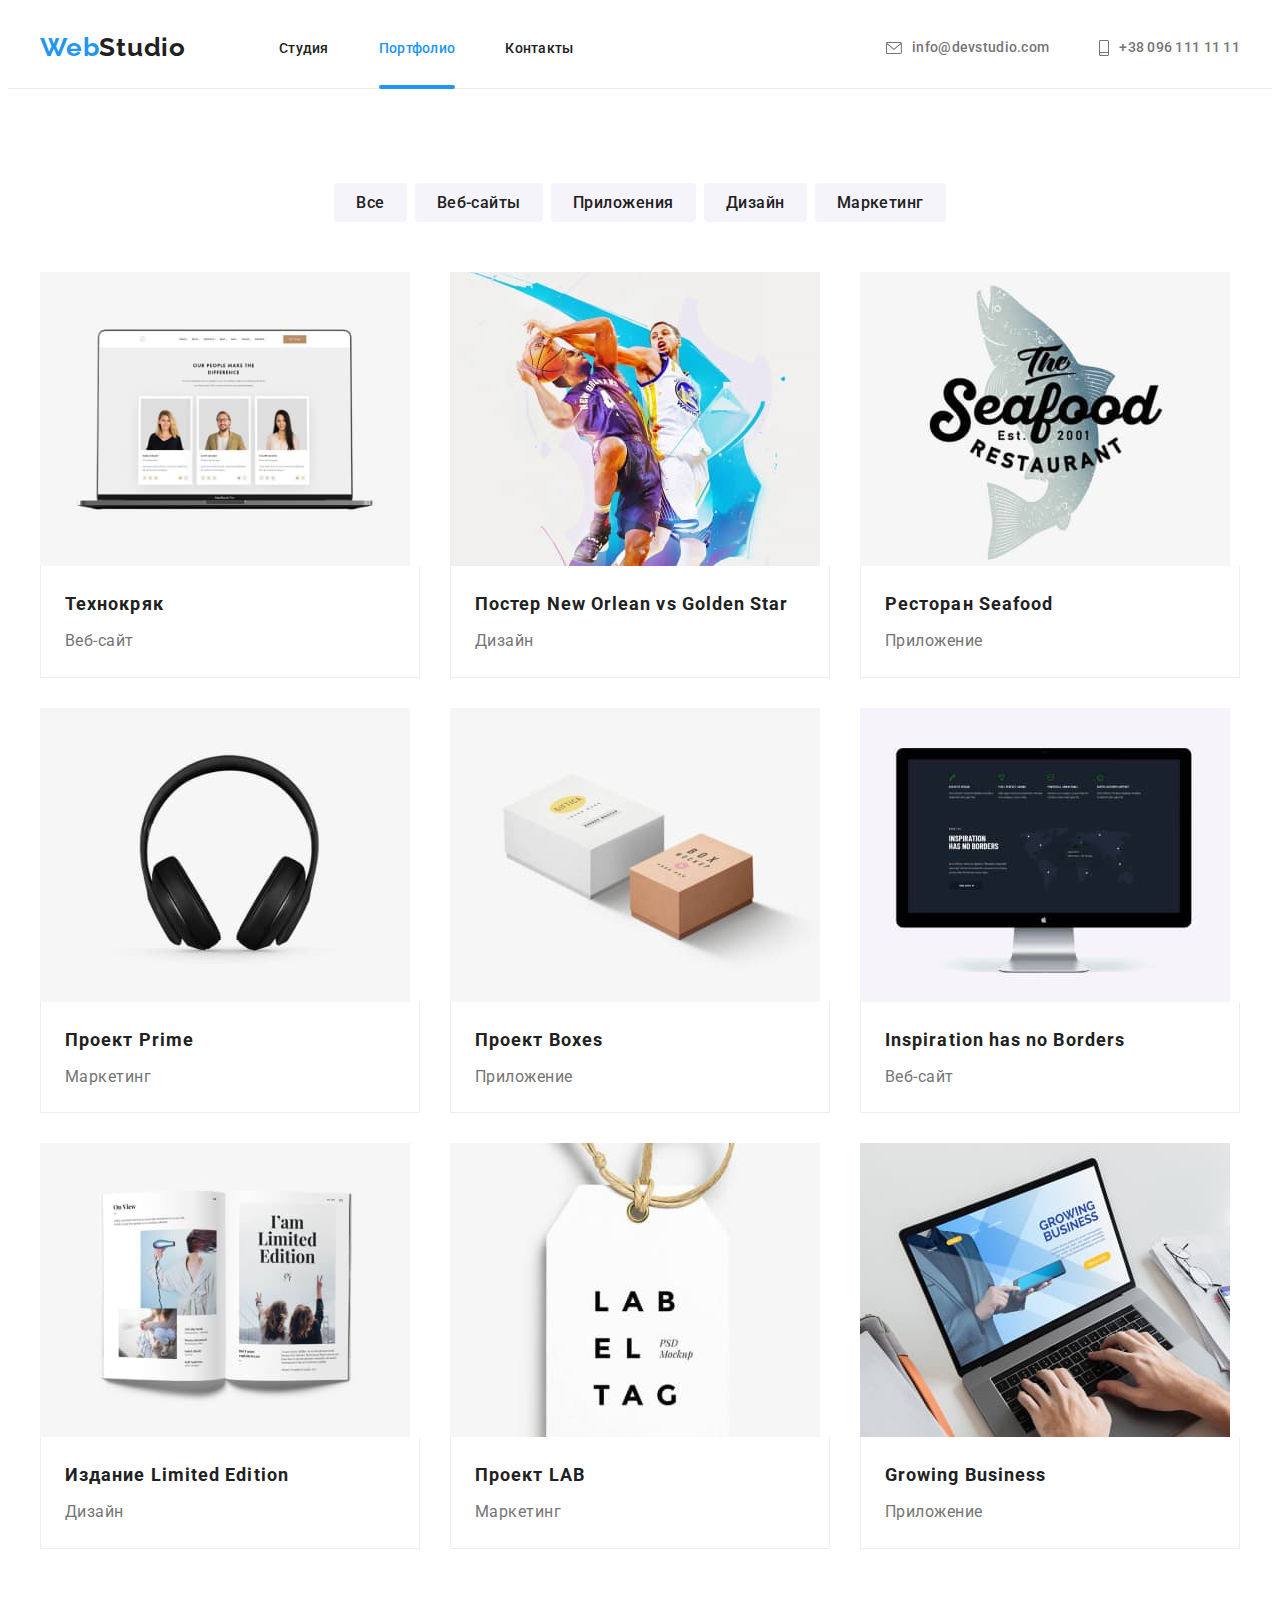
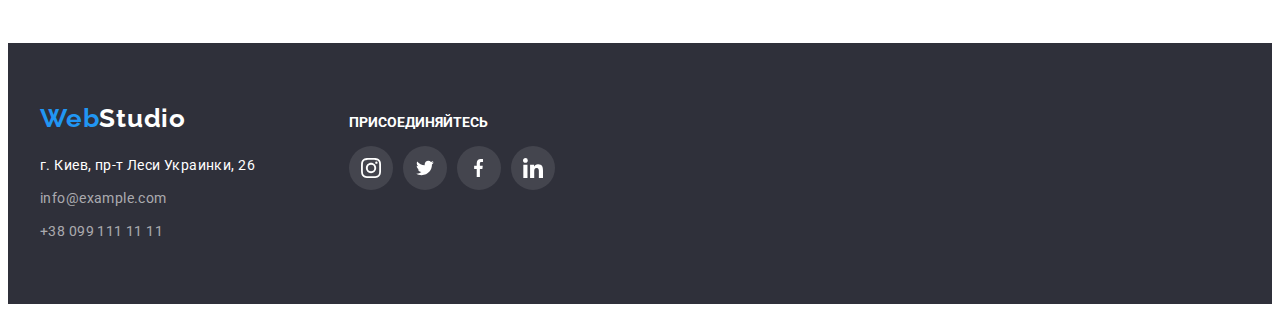
==== portfolio.html @ 845a8f3b "123" ====
<!DOCTYPE html>
<html lang="ru">
  <head>
    <meta charset="UTF-8" />
    <meta http-equiv="X-UA-Compatible" content="IE=edge" />
    <meta name="viewport" content="width=device-width, initial-scale=1.0" />
    <title>Document</title>

    <link rel="preconnect" href="https://fonts.gstatic.com" />
    <link
      href="https://fonts.googleapis.com/css2?family=Raleway:wght@700&family=Roboto:wght@400;500;700;900&display=swap"
      rel="stylesheet"
    />
    <link
      rel="stylesheet"
      href="https://cdnjs.cloudflare.com/ajax/libs/modern-normalize/0.2.0/modern-normalize.min.css"
      integrity="sha512-sqIVMkf5f8XGYI/UZYGs7wODxlUeoj9JknataPfUwtvrSKWMHrMXGZ7Evb6nabFYJQG15vFFyALe6r0nWCD1Ug=="
      crossorigin="anonymous"
      referrerpolicy="no-referrer"
    />
    <link rel="stylesheet" href="./css/styles.css" />
  </head>
  <body>
    <header class="page-header">
      <div class="container header-container">
        <nav class="header-nav">
          <a class="logo link" href="./index.html">Web<span class="logo-span">Studio</span></a>
          <ul class="menu list">
            <li class="menu-item">
              <a class="menu-link link" href="./index.html">Студия</a>
            </li>
            <li class="menu-item">
              <a class="menu-link link current" href="./portfolio.html">Портфолио</a>
            </li>
            <li class="menu-item">
              <a class="menu-link link" href="">Контакты</a>
            </li>
          </ul>
        </nav>
        <ul class="header-contact list">
          <li class="header-contact-item">
            <a
              class="mail-link link"
              href="mailto:info@devstudio.com"
              target="_blank"
              rel="noopener noreferrer"
              ><svg class="mail-icon" width="16" height="12">
                <use href="./images/icons.svg#icon-envelope"></use>
              </svg>
              info@devstudio.com</a
            >
          </li>
          <li class="header-contact-item">
            <a class="tel-link link" href="tel:+380961111111"
              ><svg class="tel-icon" width="10" height="16">
                <use href="./images/icons.svg#icon-smartphone"></use>
              </svg>
              +38 096 111 11 11</a
            >
          </li>
        </ul>
      </div>
    </header>
    <main>
      <section class="section">
        <div class="container">
          <h2 hidden>Лист категорий</h2>
          <ul class="category-list list">
            <li class="category-list-item">
              <button class="category-list-button" type="button">Все</button>
            </li>
            <li class="category-list-item">
              <button class="category-list-button" type="button">Веб-сайты</button>
            </li>
            <li class="category-list-item">
              <button class="category-list-button" type="button">Приложения</button>
            </li>
            <li class="category-list-item">
              <button class="category-list-button" type="button">Дизайн</button>
            </li>
            <li class="category-list-item">
              <button class="category-list-button" type="button">Маркетинг</button>
            </li>
          </ul>
          <ul class="product-list list">
            <li class="product-item">
              <a class="product-link link" href=""
                ><div class="product-thumb">
                  <img
                    class="product-item-image"
                    src="./images/portfolio/list-foto-1.jpg"
                    alt="фотография на ноутбуке"
                    width="370"
                    height="294"
                  />
                  <div class="product-overlay">
                    <p class="product-overlay-text">
                      Технокряк это современная площадка распространения коронавируса. Компании
                      используют эту платформу для цифрового шпионажа и атак на защищённые сервера
                      конкурентов.
                    </p>
                  </div>
                </div>

                <div class="product-item-content">
                  <h3 class="product-item-suptitle">Технокряк</h3>
                  <p class="product-item-name">Веб-сайт</p>
                </div>
              </a>
            </li>

            <li class="product-item">
              <a class="product-link link" href="">
                <div class="product-thumb">
                  <img
                    class="product-item-image"
                    src="./images/portfolio/list-foto-2.jpg"
                    alt="фотография на ноутбуке"
                    width="370"
                    height="294"
                  />
                  <div class="product-overlay">
                    <p class="product-overlay-text">
                      Технокряк это современная площадка распространения коронавируса. Компании
                      используют эту платформу для цифрового шпионажа и атак на защищённые сервера
                      конкурентов.
                    </p>
                  </div>
                </div>
                <div class="product-item-content">
                  <h3 class="product-item-suptitle">Постер New Orlean vs Golden Star</h3>
                  <p class="product-item-name">Дизайн</p>
                </div>
              </a>
            </li>
            <li class="product-item">
              <a class="product-link link" href=""
                ><div class="product-thumb">
                  <img
                    class="product-item-image"
                    src="./images/portfolio/list-foto-3.jpg"
                    alt="фотография на ноутбуке"
                    width="370"
                    height="294"
                  />
                  <div class="product-overlay">
                    <p class="product-overlay-text">
                      Технокряк это современная площадка распространения коронавируса. Компании
                      используют эту платформу для цифрового шпионажа и атак на защищённые сервера
                      конкурентов.
                    </p>
                  </div>
                </div>
                <div class="product-item-content">
                  <h3 class="product-item-suptitle">Ресторан Seafood</h3>
                  <p class="product-item-name">Приложение</p>
                </div>
              </a>
            </li>
            <li class="product-item">
              <a class="product-link link" href="">
                <div class="product-thumb">
                  <img
                    class="product-item-image"
                    src="./images/portfolio/list-foto-4.jpg"
                    alt="фотография на ноутбуке"
                    width="370"
                    height="294"
                  />
                  <div class="product-overlay">
                    <p class="product-overlay-text">
                      Технокряк это современная площадка распространения коронавируса. Компании
                      используют эту платформу для цифрового шпионажа и атак на защищённые сервера
                      конкурентов.
                    </p>
                  </div>
                </div>
                <div class="product-item-content">
                  <h3 class="product-item-suptitle">Проект Prime</h3>
                  <p class="product-item-name">Маркетинг</p>
                </div>
              </a>
            </li>
            <li class="product-item">
              <a class="product-link link" href="">
                <div class="product-thumb">
                  <img
                    class="product-item-image"
                    src="./images/portfolio/list-foto-5.jpg"
                    alt="фотография на ноутбуке"
                    width="370"
                    height="294"
                  />
                  <div class="product-overlay">
                    <p class="product-overlay-text">
                      Технокряк это современная площадка распространения коронавируса. Компании
                      используют эту платформу для цифрового шпионажа и атак на защищённые сервера
                      конкурентов.
                    </p>
                  </div>
                </div>
                <div class="product-item-content">
                  <h3 class="product-item-suptitle">Проект Boxes</h3>
                  <p class="product-item-name">Приложение</p>
                </div>
              </a>
            </li>
            <li class="product-item">
              <a class="product-link link" href="">
                <div class="product-thumb">
                  <img
                    class="product-item-image"
                    src="./images/portfolio/list-foto-6.jpg"
                    alt="фотография на ноутбуке"
                    width="370"
                    height="294"
                  />
                  <div class="product-overlay">
                    <p class="product-overlay-text">
                      Технокряк это современная площадка распространения коронавируса. Компании
                      используют эту платформу для цифрового шпионажа и атак на защищённые сервера
                      конкурентов.
                    </p>
                  </div>
                </div>
                <div class="product-item-content">
                  <h3 class="product-item-suptitle" lang="en">Inspiration has no Borders</h3>
                  <p class="product-item-name">Веб-сайт</p>
                </div>
              </a>
            </li>
            <li class="product-item">
              <a class="product-link link" href="">
                <div class="product-thumb">
                  <img
                    class="product-item-image"
                    src="./images/portfolio/list-foto-7.jpg"
                    alt="фотография на ноутбуке"
                    width="370"
                    height="294"
                  />
                  <div class="product-overlay">
                    <p class="product-overlay-text">
                      Технокряк это современная площадка распространения коронавируса. Компании
                      используют эту платформу для цифрового шпионажа и атак на защищённые сервера
                      конкурентов.
                    </p>
                  </div>
                </div>
                <div class="product-item-content">
                  <h3 class="product-item-suptitle">Издание Limited Edition</h3>
                  <p class="product-item-name">Дизайн</p>
                </div>
              </a>
            </li>
            <li class="product-item">
              <a class="product-link link" href="">
                <div class="product-thumb">
                  <img
                    class="product-item-image"
                    src="./images/portfolio/list-foto-8.jpg"
                    alt="фотография на ноутбуке"
                    width="370"
                    height="294"
                  />
                  <div class="product-overlay">
                    <p class="product-overlay-text">
                      Технокряк это современная площадка распространения коронавируса. Компании
                      используют эту платформу для цифрового шпионажа и атак на защищённые сервера
                      конкурентов.
                    </p>
                  </div>
                </div>
                <div class="product-item-content">
                  <h3 class="product-item-suptitle">Проект LAB</h3>
                  <p class="product-item-name">Маркетинг</p>
                </div>
              </a>
            </li>
            <li class="product-item">
              <a class="product-link link" href="">
                <div class="product-thumb">
                  <img
                    class="product-item-image"
                    src="./images/portfolio/list-foto-9.jpg"
                    alt="фотография на ноутбуке"
                    width="370"
                    height="294"
                  />
                  <div class="product-overlay">
                    <p class="product-overlay-text">
                      Технокряк это современная площадка распространения коронавируса. Компании
                      используют эту платформу для цифрового шпионажа и атак на защищённые сервера
                      конкурентов.
                    </p>
                  </div>
                </div>
                <div class="product-item-content">
                  <h3 class="product-item-suptitle" lang="en">Growing Business</h3>
                  <p class="product-item-name">Приложение</p>
                </div>
              </a>
            </li>
          </ul>
        </div>
      </section>
    </main>
    <footer class="page-footer">
      <div class="container">
        <div class="footer-address-wrapper">
          <a class="logo link" href="./index.html"
            >Web<span class="logo-span-white">Studio</span></a
          >
          <address class="footer-address">
            <ul class="footer-adrress list">
              <li class="footer-adrress-item">
                <a
                  class="address-link link"
                  href="https://goo.gl/maps/wWA3sE1tbe9znMvM6"
                  target="_blank"
                  rel="noopener noreferrer"
                >
                  г. Киев, пр-т Леси Украинки, 26</a
                >
              </li>

              <li class="footer-adrress-item">
                <a class="mail-link-footer link" href="mailto:info@example.com">info@example.com</a>
              </li>
              <li class="footer-adrress-item">
                <a class="tel-link-footer link" href="tel:+380991111111">+38 099 111 11 11</a>
              </li>
            </ul>
          </address>
        </div>
        <div class="footer-social-container">
          <p class="footer-social-title">Присоединяйтесь</p>
          <ul class="social-icon-list list">
            <li class="social-item">
              <a class="social-link link" href=""
                ><svg class="social-link-icon" width="20" height="20">
                  <use href="./images/icons.svg#icon-instagram"></use>
                </svg>
              </a>
            </li>
            <li class="social-item">
              <a class="social-link link" href=""
                ><svg class="social-link-icon" width="20" height="16">
                  <use href="./images/icons.svg#icon-twitter"></use>
                </svg>
              </a>
            </li>
            <li class="social-item">
              <a class="social-link link" href=""
                ><svg class="social-link-icon" width="10" height="20">
                  <use href="./images/icons.svg#icon-facebook"></use>
                </svg>
              </a>
            </li>
            <li class="social-item">
              <a class="social-link link" href=""
                ><svg class="social-link-icon" width="20" height="20">
                  <use href="./images/icons.svg#icon-linkedin"></use>
                </svg>
              </a>
            </li>
          </ul>
        </div>
      </div>
    </footer>
  </body>
</html>
---- css/styles.css ----
:root {
  --accent-color: #2196f3;
  --black-title-color: #212121;
  --product-item-name-color: #757575;
  --icon-color: #afb1b8;
  --cubic: cubic-bezier(0.4, 0, 0.2, 1);
  --time: 250ms;
}
h1,
h2,
h3,
h4,
h5,
h6,
p {
  margin-top: 0;
  margin-bottom: 0;
}
ol,
ul {
  margin-top: 0;
  margin-bottom: 0;
  padding-left: 0;
}
img {
  display: block;
}
.list {
  list-style: none;
}
.link {
  text-decoration: none;
}

body {
  font-family: 'Roboto', sans-serif;
  font-style: normal;
  font-weight: 400;
}
.container {
  width: 1200px;
  margin: 0 auto;
  padding-left: 15px;
  padding-right: 15px;
}
.section {
  padding-top: 94px;
  padding-bottom: 94px;
}
/* header */
.page-header {
  padding-top: 24px;
  padding-bottom: 25px;
  border-bottom: 1px solid #ececec;

  /* border: solid tomato; */
}

.header-container {
  display: flex;
}

.logo {
  margin-right: 93px;
  font-family: Raleway;
  font-weight: 700;
  font-size: 26px;
  line-height: 1.2;

  letter-spacing: 0.03em;

  color: var(--accent-color);
}
.logo-span {
  color: var(--black-title-color);
}
.logo-span-white {
  color: #ffffff;
}
.header-nav {
  display: flex;
  align-items: center;
}
.menu {
  display: flex;
  align-items: center;
}
.menu-item:not(:last-child) {
  margin-right: 50px;
}
.menu-link.current {
  color: var(--accent-color);
}
.menu-link.current::after {
  content: '';
  display: block;
  width: 100%;
  height: 4px;
  background-color: var(--accent-color);
  border-radius: 2px;
  margin-top: 28px;
  position: absolute;
}
.menu-link {
  font-weight: 500;
  font-size: 14px;
  line-height: 1.14;
  letter-spacing: 0.02em;
  color: var(--black-title-color);
  position: relative;
  transition: color var(--time) var(--cubic);
}

.menu-link:hover,
.menu-link:focus {
  color: var(--accent-color);
}
.header-contact {
  margin-left: auto;
  display: flex;
  align-items: center;
}
.tel-link {
  display: flex;
  flex-direction: row;
  flex-wrap: wrap;
  align-items: center;
  margin-left: 50px;
  font-weight: 500;
  font-size: 14px;
  line-height: 1.14;
  letter-spacing: 0.02em;
  color: var(--product-item-name-color);
  transition: color var(--time) var(--cubic);
}

.tel-link:hover,
.tel-link:focus {
  color: var(--accent-color);
}
.tel-icon {
  fill: currentColor;
  margin-right: 10px;
}

.mail-link {
  display: flex;
  flex-direction: row;
  flex-wrap: wrap;
  align-items: center;
  font-weight: 500;
  font-size: 14px;
  line-height: 1.14;
  letter-spacing: 0.02em;
  color: var(--product-item-name-color);
  transition: color var(--time) var(--cubic);
}

.mail-link:hover,
.mail-link:focus {
  color: var(--accent-color);
}
.mail-icon {
  margin-right: 10px;
  fill: currentColor;
}

/* main */
.hero {
  padding-top: 200px;
  padding-bottom: 200px;
}
.overlay {
  background-image: linear-gradient(to right, rgba(47, 48, 58, 0.4), rgba(47, 48, 58, 0.4)),
    url(../images/overlay/background-hero.jpg);
  height: 600px;
  max-width: 1600px;
  background-repeat: no-repeat;
  background-size: cover;
  background-position: center;
  margin-left: auto;
  margin-right: auto;
}

.main-title {
  font-weight: 900;
  font-size: 44px;
  line-height: 1.37;
  text-align: center;
  letter-spacing: 0.06em;
  text-transform: uppercase;

  color: #ffffff;
}

.modal-btn {
  display: block;
  margin-top: 30px;
  margin-left: auto;
  margin-right: auto;
  padding: 10px 32px;
  font-weight: 700;
  font-size: 16px;
  line-height: 1.88;
  color: #ffffff;
  cursor: pointer;
  background: var(--accent-color);
  box-shadow: 0px 4px 4px rgba(0, 0, 0, 0.15);
  border-radius: 4px;
  border: 0px;
  transition: background-color var(--time) var(--cubic);
}
.modal-btn:hover,
.modal-btn:focus {
  background-color: #188ce8;
}
.advantage {
  padding-bottom: 0;
}
.advantage-list {
  display: flex;
}
.advantage-list-item:not(:last-child) {
  margin-right: 30px;
}

.advantage-icon-box {
  display: flex;
  justify-content: center;
  padding-top: 25px;
  padding-bottom: 25px;
  margin-bottom: 30px;
  background: #f5f4fa;
  border-radius: 4px;
  min-width: 270px;
}
.advantage-suptitle {
  margin-bottom: 10px;
  font-weight: 700;
  font-size: 14px;
  line-height: 1.14;
  letter-spacing: 0.03em;
  text-transform: uppercase;

  color: var(--black-title-color);
}
.advantage-text {
  font-weight: 400;
  font-size: 14px;
  line-height: 1.71;
  letter-spacing: 0.03em;
  color: #757575;
}

.about-title {
  margin-bottom: 50px;
  font-weight: 700;
  font-size: 36px;
  line-height: 1.17;
  text-align: center;
  letter-spacing: 0.03em;

  color: var(--black-title-color);
}
.about-list {
  display: flex;
}
.about-list-item:not(:last-child) {
  margin-right: 30px;
}
.about-list-item {
  position: relative;
}
.about-overlay {
  position: absolute;
  width: 100%;
  height: 70px;
  background-color: rgba(47, 48, 58, 0.8);
  bottom: 0;
  padding: 27px;
}
.about-overlay-title {
  font-weight: 700;
  font-size: 14px;
  line-height: 1.17;
  color: #ffffff;
  text-transform: uppercase;
  text-align: center;
}
/* team */
.team {
  background: #f5f4fa;
}
.team-title {
  font-weight: bold;
  font-size: 36px;
  line-height: 1.17;
  text-align: center;
  letter-spacing: 0.03em;
  color: var(--black-title-color);
  margin-bottom: 50px;
}
.team-list {
  display: flex;
  flex-wrap: wrap;
  margin-left: -30px;
  margin-top: -30px;
}
.team-content {
  padding: 30px 32px;
  text-align: center;
}

.team-list-item {
  flex-basis: calc((100% - 120px) / 4);
  margin-left: 30px;
  margin-top: 30px;
  background: #ffffff;

  box-shadow: 0px 1px 3px rgba(0, 0, 0, 0.12), 0px 1px 1px rgba(0, 0, 0, 0.14),
    0px 2px 1px rgba(0, 0, 0, 0.2);
  border-radius: 0px 0px 4px 4px;
}

.team-name {
  margin-bottom: 10px;
  font-weight: 500;
  font-size: 16px;
  line-height: 1.19;

  letter-spacing: 0.03em;

  color: var(--black-title-color);
}
.team-profession {
  font-weight: 400;
  font-size: 16px;
  line-height: 1.19;

  letter-spacing: 0.03em;

  color: var(--product-item-name-color);
}
.social-team-list {
  display: flex;
  justify-content: center;
  flex-wrap: wrap;
  margin-top: 16px;
}
.social-team-item:not(:last-child) {
  margin-right: 10px;
}
.social-team-item {
  width: 44px;
  height: 44px;
}
.social-team-link {
  display: flex;
  align-items: center;
  justify-content: center;
  width: 100%;
  height: 100%;
  border-radius: 50%;
  transition: background-color var(--time) var(--cubic);
}
.social-team-icon {
  fill: var(--icon-color);
  transition: fill var(--time) var(--cubic);
}
.social-team-link:hover,
.social-team-link:focus {
  background-color: var(--accent-color);
}
.social-team-link:hover > .social-team-icon,
.social-team-link:focus > .social-team-icon {
  fill: #ffffff;
}

/* CLIENT SECTION */
.client-list-icon {
  fill: var(--icon-color);
  transition: fill var(--time) var(--cubic);
}
.client-list {
  display: flex;
  flex-wrap: wrap;
  margin-left: -30px;
  margin-top: -30px;
}
.client-title {
  font-weight: bold;
  font-size: 36px;
  line-height: 1.17;
  text-align: center;
  letter-spacing: 0.03em;
  color: var(--black-title-color);
  margin-bottom: 50px;
}
.client-list-item {
  flex-basis: calc((100% - 180px) / 6);
  margin-left: 30px;
  margin-top: 30px;
}
.client-list-link:hover,
.client-list-link:focus {
  border-color: var(--accent-color);
}
.client-list-link {
  display: flex;
  justify-content: center;
  align-items: center;
  width: 170px;
  height: 92px;
  border: 1px solid var(--icon-color);
  border-radius: 4px;
  transition: border var(--time) var(--cubic);
}
.client-list-link:hover > .client-list-icon,
.client-list-link:focus > .client-list-icon {
  fill: var(--accent-color);
}

/* CLIENT-SECTION-END */

/* FOOTER */
.footer-address {
  font-style: normal;
  margin-top: 20px;
}
.footer-adrress-item:not(:last-child) {
  margin-bottom: 9px;
}
.page-footer {
  background-color: #2f303a;
  padding-top: 60px;
  padding-bottom: 60px;
}

.address-link {
  font-size: 14px;
  line-height: 1.71;
  letter-spacing: 0.03em;
  color: #ffffff;
  transition: color var(--time) var(--cubic);
}
.address-link:hover,
.address-link:focus {
  color: var(--accent-color);
}
.mail-link-footer {
  font-size: 14px;
  line-height: 1.71;

  letter-spacing: 0.03em;

  color: rgba(255, 255, 255, 0.6);
  transition: color var(--time) var(--cubic);
}
.mail-link-footer:hover,
.mail-link-footer:focus {
  color: var(--accent-color);
}
.tel-link-footer {
  font-size: 14px;
  line-height: 1.71;

  letter-spacing: 0.03em;

  color: rgba(255, 255, 255, 0.6);
  transition: color var(--time) var(--cubic);
}
.tel-link-footer:hover,
.tel-link-footer:focus {
  color: var(--accent-color);
}
.social-link-icon {
  fill: #ffffff;
}
.social-link {
  display: flex;
  align-items: center;
  justify-content: center;
  width: 44px;
  height: 44px;
  border-radius: 50%;
  background: rgba(255, 255, 255, 0.1);
  transition: background-color var(--time) var(--cubic);
}
.social-link:hover,
.social-link:focus {
  background-color: var(--accent-color);
}
.social-item:not(:last-child) {
  margin-right: 10px;
}
.social-icon-list {
  display: flex;
  margin-top: 16px;
}
.page-footer > .container {
  display: flex;
  flex-direction: row;
  flex-wrap: wrap;
  align-items: baseline;
}
.footer-social-title {
  font-weight: 700;
  font-size: 14px;
  line-height: 1.17;
  color: #ffffff;
  text-transform: uppercase;
}
.footer-social-container {
  margin-left: 70px;
}
/* FOOTER-END*/

/* PORTFOLIO */

/* PORTFLIO-MAIN */
.product-item-name {
  font-weight: 400;
  font-size: 16px;
  line-height: 1.9;
  letter-spacing: 0.03em;
  color: var(--product-item-name-color);
  margin-top: 4px;
}
.product-list {
  display: flex;
  flex-wrap: wrap;
  flex-basis: calc((100% - 90px) / 3);
  margin-left: -30px;
  margin-top: -30px;
}
.product-item {
  flex-basis: calc((100% - 90px) / 3);
  margin-left: 30px;
  margin-top: 30px;
  background: #ffffff;
  transition: box-shadow var(--time) var(--cubic);
}
.product-item:hover,
.product-item:focus {
  box-shadow: 0px 1px 1px rgba(0, 0, 0, 0.12), 0px 4px 4px rgba(0, 0, 0, 0.06),
    1px 4px 6px rgba(0, 0, 0, 0.16);
}
.product-item:hover .product-overlay,
.product-item:focus .product-overlay {
  transform: translateY(0);
  opacity: 1;
}

.product-item-suptitle {
  font-weight: 700;
  font-size: 18px;
  line-height: 2;

  letter-spacing: 0.06em;

  color: var(--black-title-color);
}
.product-item-content {
  padding: 20px 24px;
  border-bottom: 1px solid #eeeeee;
  border-right: 1px solid #eeeeee;
  border-left: 1px solid #eeeeee;
}
.product-thumb {
  position: relative;
  overflow: hidden;
}

.product-overlay {
  display: flex;
  align-items: center;
  justify-content: center;
  position: absolute;
  top: 0;
  left: 0;
  width: 100%;
  height: 100%;
  background-color: rgba(33, 150, 243, 0.9);
  pointer-events: none;
  opacity: 0;
  transform: translateY(100%);
  transition: transform var(--time) var(--cubic), opacity var(--time) var(--cubic);
}

.product-overlay-text {
  position: absolute;
  max-height: 168px;
  max-width: 322px;
  font-size: 18px;
  line-height: 1.55;
  letter-spacing: 0.03em;
  color: #ffffff;
}
.category-list {
  display: flex;
  justify-content: center;
  margin-bottom: 50px;
}
.category-list-item:not(:last-child) {
  margin-right: 8px;
}
.category-list-button {
  font-family: 'Roboto', sans-serif;
  color: var(--black-title-color);
  font-weight: 500;
  font-size: 16px;
  line-height: 1.7;
  text-align: center;
  letter-spacing: 0.03em;
  border-radius: 4px;
  background-color: #f5f4fa;
  padding: 6px 22px;
  border: 0px;
  transition: background-color var(--time) var(--cubic), color var(--time) var(--cubic),
    box-shadow var(--time) var(--cubic);
}
.category-list-button:hover,
.category-list-button:focus {
  color: #ffffff;
  background-color: var(--accent-color);
  box-shadow: 0px 3px 1px rgba(0, 0, 0, 0.1), 0px 1px 2px rgba(0, 0, 0, 0.08),
    0px 2px 2px rgba(0, 0, 0, 0.12);
  border-radius: 4px;
}

/* MODALNOE OKNO */
.backdrop {
  position: fixed;
  top: 0;
  left: 0;
  width: 100%;
  height: 100%;
  background-color: rgba(0, 0, 0, 0.2);
  opacity: 1;
  transition: opacity var(--time) var(--cubic);
}
.modal {
  position: absolute;
  top: 50%;
  left: 50%;
  min-width: 528px;
  min-height: 581px;
  padding: 15px;
  background-color: #ffffff;
  box-shadow: 0px 1px 3px rgba(0, 0, 0, 0.12), 0px 1px 1px rgba(0, 0, 0, 0.14),
    0px 2px 1px rgba(0, 0, 0, 0.2);
  border-radius: 4px;

  transform: translate(-50%, -50%) scale(1);
  transition: scale var(--time) var(--cubic);
}
.backdrop.is-hidden {
  opacity: 0;
  pointer-events: none;
}
.backdrop.is-hidden .modal {
  transform: translate(-50%, -50%) scale(0.9);
}
.btn-close {
  fill: #000000;
  position: absolute;
  width: 30px;
  height: 30px;
  top: 0;
  right: 0;
  margin-right: 8px;
  margin-top: 8px;
  background-color: #ffffff;
  border: 1px solid rgba(0, 0, 0, 0.1);
  box-sizing: border-box;
  border-radius: 50%;
}
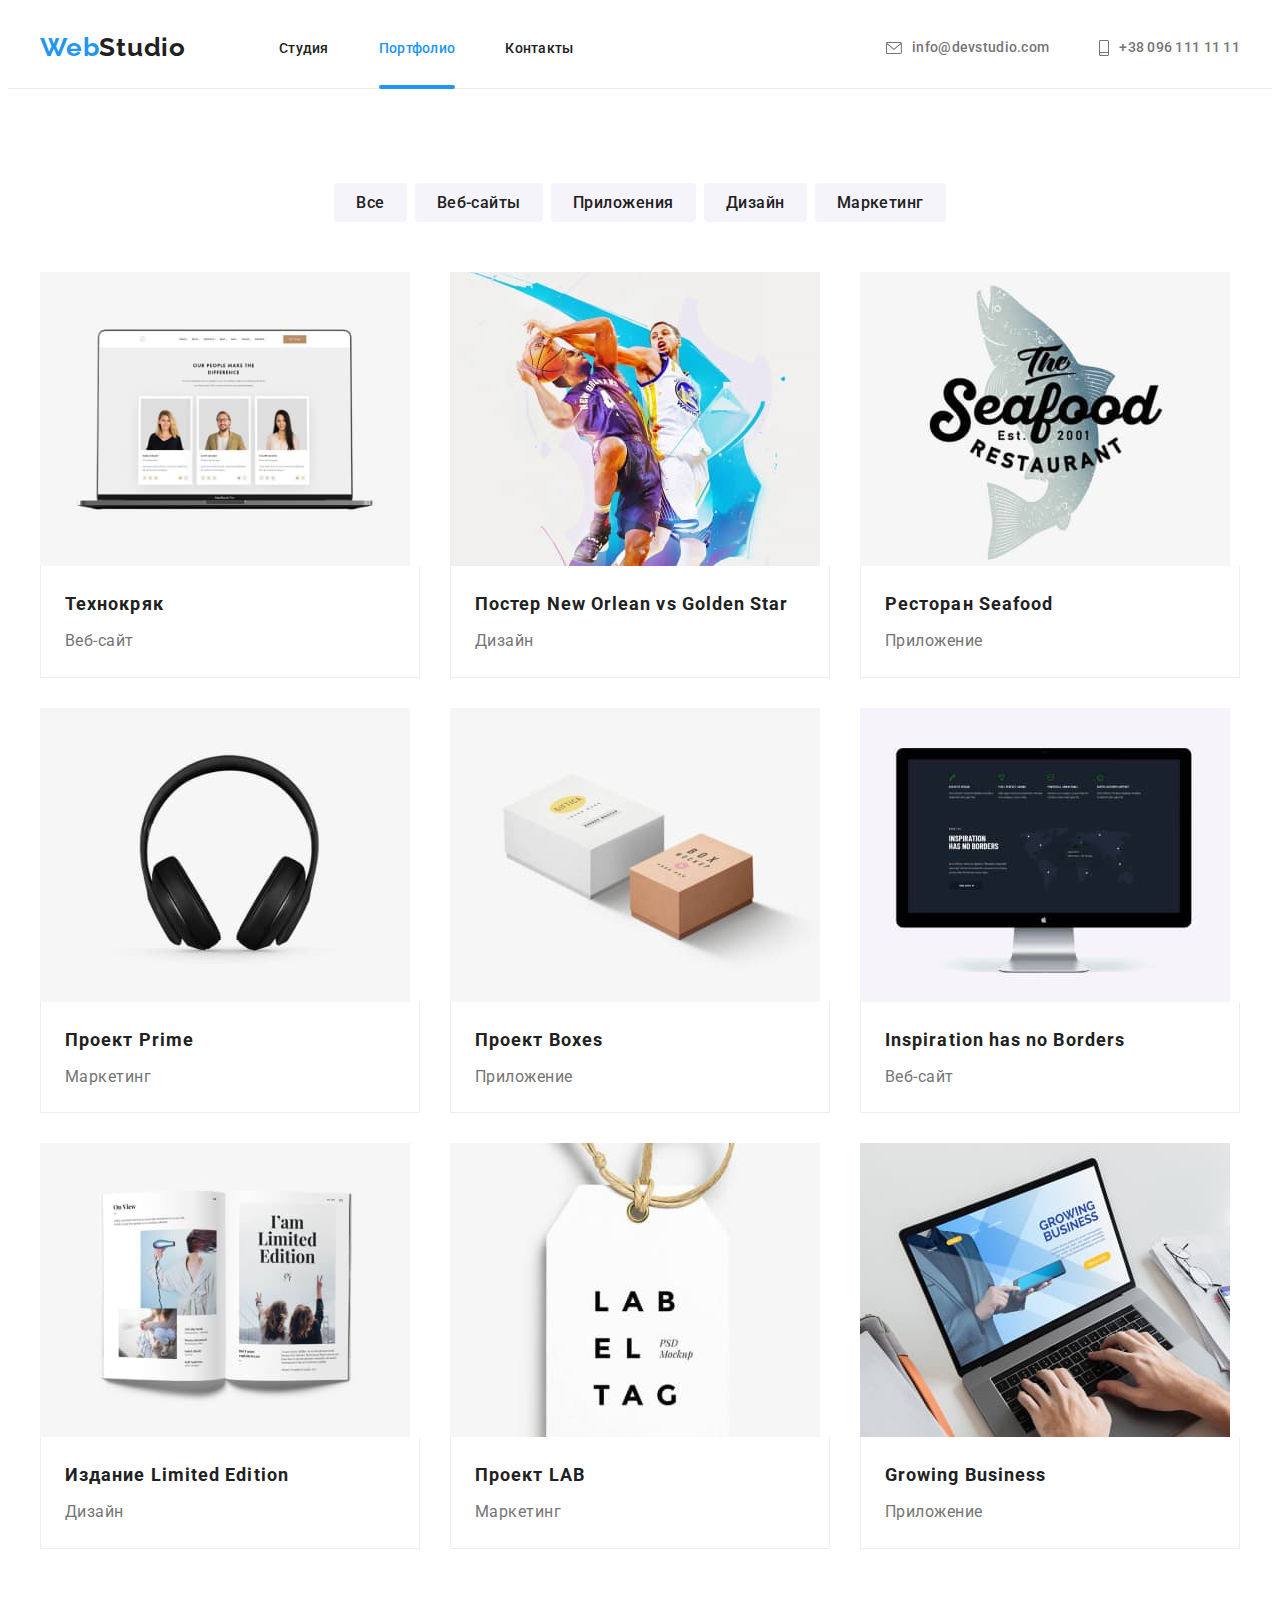
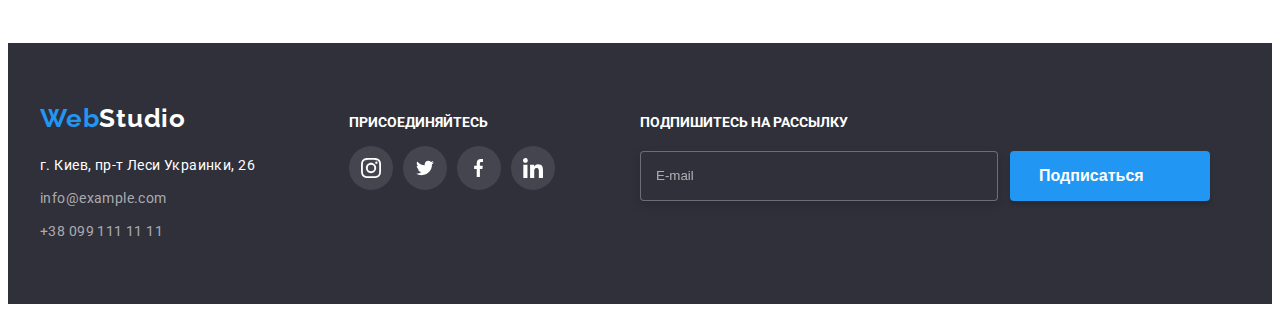
==== commit 57c34002: "#6" ====
--- a/portfolio.html
+++ b/portfolio.html
@@ -366,6 +366,24 @@
             </li>
           </ul>
         </div>
+        <form class="footer-social-form" action="#">
+          <p class="footer-social-form-head">подпишитесь на рассылку</p>
+          <div class="email-container">
+            <label class="footer-social-form-label"
+              ><input
+                class="footer-social-form-input"
+                type="email"
+                name="user-email"
+                placeholder="E-mail"
+            /></label>
+            <button class="footer-social-button" type="submit">
+              Подписаться
+              <svg class="footer-social-button-icon" width="24" height="24">
+                <use href="./images/icons.svg#icon-send"></use>
+              </svg>
+            </button>
+          </div>
+        </form>
       </div>
     </footer>
   </body>
--- a/css/styles.css
+++ b/css/styles.css
@@ -512,6 +512,7 @@
 }
 .footer-social-container {
   margin-left: 70px;
+  margin-right: 85px;
 }
 /* FOOTER-END*/
 
@@ -650,9 +651,9 @@
   box-shadow: 0px 1px 3px rgba(0, 0, 0, 0.12), 0px 1px 1px rgba(0, 0, 0, 0.14),
     0px 2px 1px rgba(0, 0, 0, 0.2);
   border-radius: 4px;
-
   transform: translate(-50%, -50%) scale(1);
   transition: scale var(--time) var(--cubic);
+  padding: 40px;
 }
 .backdrop.is-hidden {
   opacity: 0;
@@ -675,3 +676,188 @@
   box-sizing: border-box;
   border-radius: 50%;
 }
+.modal-form {
+  display: flex;
+  flex-direction: column;
+}
+.modal-form-head {
+  font-weight: bold;
+  text-align: center;
+  font-size: 20px;
+  line-height: 1.15;
+  margin-bottom: 12px;
+}
+.modal-form-input {
+  outline: none;
+  width: 100%;
+  height: 40px;
+  border: 1px solid rgba(33, 33, 33, 0.2);
+  border-radius: 4px;
+  padding-left: 42px;
+  transition: border var(--time) var(--cubic);
+}
+.modal-form-input:hover,
+.modal-form-input:focus {
+  border: 1px solid var(--accent-color);
+}
+.modal-form-input:hover + .modal-form-icon,
+.modal-form-input:focus + .modal-form-icon {
+  fill: var(--accent-color);
+}
+.modal-form-field {
+  font-size: 12px;
+  line-height: 1.16;
+  color: var(--product-item-name-color);
+  margin-bottom: 10px;
+}
+.modal-form-icon {
+  position: absolute;
+  top: 50%;
+  left: 12px;
+  transform: translateY(-50%);
+  transition: fill var(--time) var(--cubic);
+}
+.modal-form-input-wrapper {
+  display: block;
+  position: relative;
+  margin-top: 4px;
+}
+.modal-form-message {
+  outline: none;
+  border: 1px solid rgba(33, 33, 33, 0.2);
+  border-radius: 4px;
+  width: 100%;
+  height: 120px;
+  margin-top: 4px;
+  padding: 12px 16px;
+  resize: none;
+  margin-bottom: 20px;
+  transition: border var(--time) var(--cubic);
+}
+.modal-form-message:focus,
+.modal-form-message:hover {
+  border: 1px solid var(--accent-color);
+}
+.modal-form-message::placeholder {
+  color: rgba(117, 117, 117, 0.5);
+}
+.modal-form-button-submit {
+  display: block;
+  margin-top: 30px;
+  margin-left: auto;
+  margin-right: auto;
+  padding: 10px 56px;
+  font-weight: 700;
+  font-size: 16px;
+  line-height: 1.88;
+  color: #ffffff;
+  cursor: pointer;
+  background: var(--accent-color);
+  box-shadow: 0px 4px 4px rgba(0, 0, 0, 0.15);
+  border-radius: 4px;
+  border: 0px;
+  transition: background-color var(--time) var(--cubic);
+}
+.modal-form-button-submit:hover,
+.modal-form-button-submit:focus {
+  background-color: #188ce8;
+}
+.visualiy-hidden {
+  position: absolute;
+  clip: rect(0 0 0 0);
+  width: 1px;
+  height: 1px;
+  margin: -1px;
+}
+.modal-form-checkbox-label::before {
+  display: block;
+  content: '';
+  width: 16px;
+  height: 15px;
+  border-radius: 2px;
+  border: 2px solid #212121;
+  cursor: pointer;
+  text-align: center;
+}
+.modal-form-checkbox:checked + .modal-form-checkbox-label::before {
+  background-image: url('../images/modal-image/icon-check.svg');
+  display: block;
+  content: '';
+  width: 16px;
+  height: 15px;
+  border-radius: 2px;
+  border: none;
+}
+.modal-form-checkbox:focus + .modal-form-checkbox-label::before {
+  border: 2px solid var(--accent-color);
+}
+.modal-form-checkbox-label {
+  display: flex;
+  align-items: center;
+  font-size: 14px;
+  line-height: 1.71;
+  color: #757575;
+}
+.modal-form-checkbox-label::before {
+  margin-right: 9px;
+}
+.footer-social-form-head {
+  font-weight: bold;
+  font-size: 14px;
+  line-height: 1.14;
+  text-transform: uppercase;
+
+  color: #ffffff;
+}
+.footer-social-form-input {
+  width: 358px;
+  height: 50px;
+  border: 1px solid rgba(255, 255, 255, 0.3);
+  box-sizing: border-box;
+  filter: drop-shadow(0px 4px 4px rgba(0, 0, 0, 0.15));
+  border-radius: 4px;
+  background-color: #2f303a;
+  padding: 16px 15px;
+  color: #ffffff;
+  transition: border var(--time) var(--cubic);
+  outline: none;
+}
+.footer-social-button {
+  height: 50px;
+  min-width: 200px;
+  font-weight: bold;
+  font-size: 16px;
+  line-height: 1.87;
+  color: #ffffff;
+  align-items: center;
+  text-align: center;
+  background: #2196f3;
+  box-shadow: 0px 4px 4px rgba(0, 0, 0, 0.15);
+  border-radius: 4px;
+  padding: 10px 29px;
+  display: flex;
+  margin-left: 12px;
+  border: none;
+  cursor: pointer;
+  transition: background-color var(--time) var(--cubic);
+}
+
+.footer-social-form-input::placeholder {
+  color: rgba(255, 255, 255, 0.6);
+}
+.footer-social-button-icon {
+  margin-left: 10px;
+}
+.email-container {
+  display: flex;
+  align-items: center;
+  margin-top: 20px;
+}
+.footer-social-button:focus,
+.footer-social-button:hover {
+  background: #188ce8;
+}
+.footer-social-form-input:hover,
+.footer-social-form-input:focus {
+  border: 1px solid #2196f3;
+}
